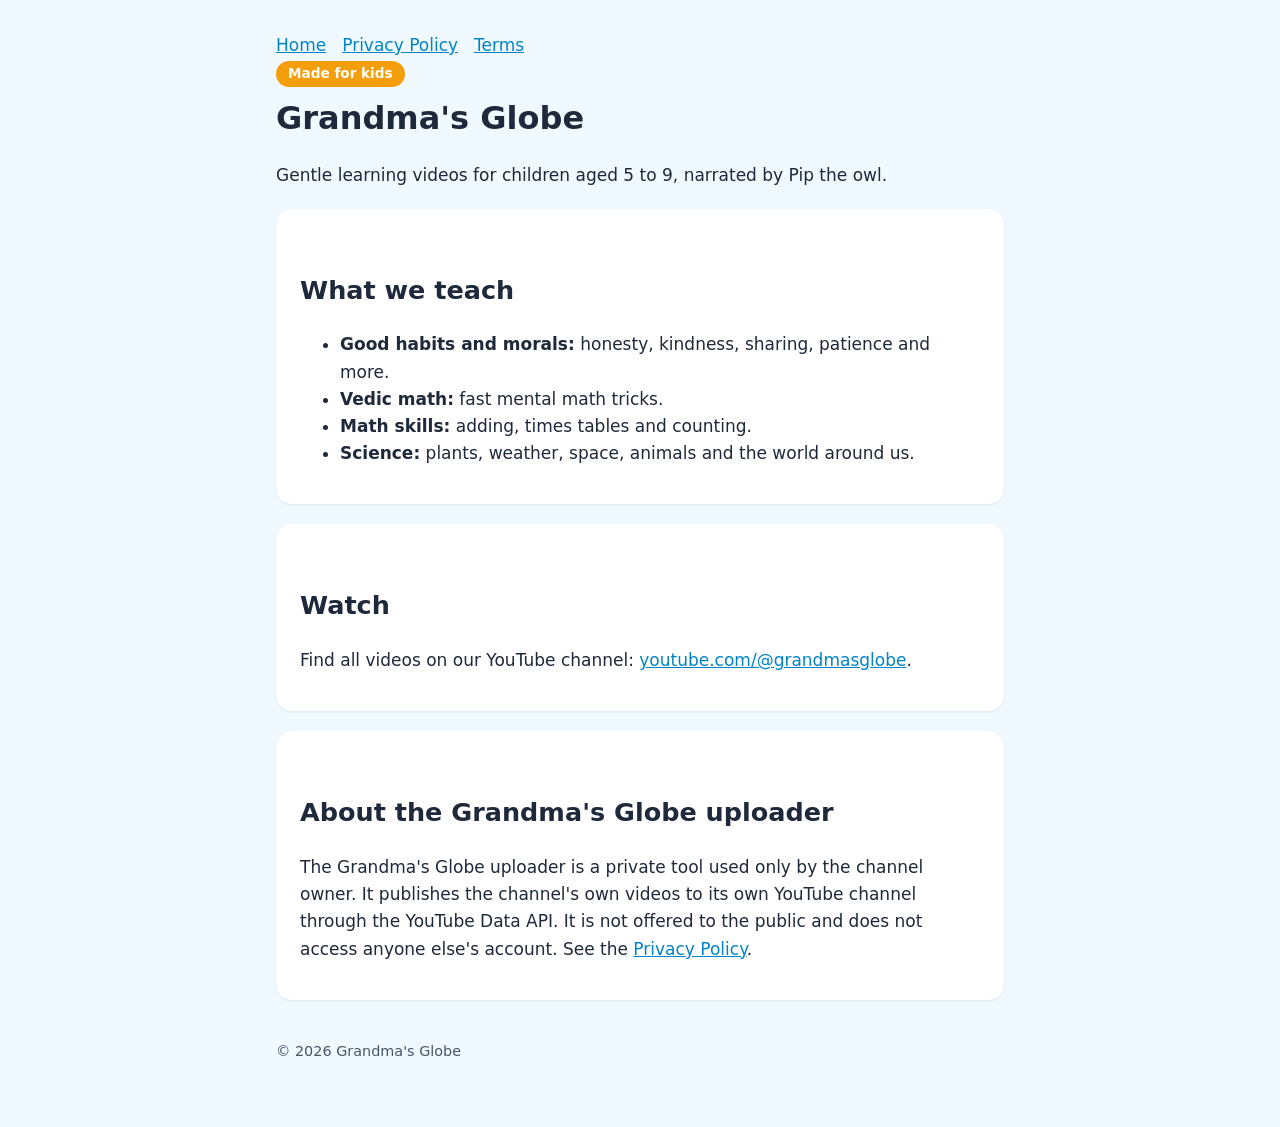
==== index.html @ 62eb4196 "Grandma's Globe home page, privacy policy and terms Co-Authored-By: Claude Opus 5.5 <noreply@anthrop" ====
<!doctype html>
<html lang="en"><head><meta charset="utf-8"><meta name="viewport" content="width=device-width,initial-scale=1">
<title>Grandma's Globe</title><meta name="description" content="Grandma's Globe: gentle learning videos for kids about good habits, Vedic math, math skills and science.">
<link rel="stylesheet" href="style.css"></head>
<body><main>
<nav><a href="index.html">Home</a><a href="privacy.html">Privacy Policy</a><a href="terms.html">Terms</a></nav>
<span class="badge">Made for kids</span>
<h1>Grandma's Globe</h1>
<p>Gentle learning videos for children aged 5 to 9, narrated by Pip the owl.</p>
<div class="card"><h2>What we teach</h2><ul>
<li><b>Good habits and morals:</b> honesty, kindness, sharing, patience and more.</li>
<li><b>Vedic math:</b> fast mental math tricks.</li>
<li><b>Math skills:</b> adding, times tables and counting.</li>
<li><b>Science:</b> plants, weather, space, animals and the world around us.</li></ul></div>
<div class="card"><h2>Watch</h2><p>Find all videos on our YouTube channel: <a href="https://www.youtube.com/@grandmasglobe">youtube.com/@grandmasglobe</a>.</p></div>
<div class="card"><h2>About the Grandma's Globe uploader</h2><p>The Grandma's Globe uploader is a private tool used only by the channel owner. It publishes the channel's own videos to its own YouTube channel through the YouTube Data API. It is not offered to the public and does not access anyone else's account. See the <a href="privacy.html">Privacy Policy</a>.</p></div>
<footer>© 2026 Grandma's Globe</footer>
</main></body></html>
---- style.css ----
:root{--bg:#f0f9ff;--fg:#1e293b;--accent:#f59e0b;--card:#ffffff;--muted:#475569}
@media (prefers-color-scheme:dark){:root{--bg:#0f172a;--fg:#e2e8f0;--card:#1e293b;--muted:#94a3b8}}
*{box-sizing:border-box}body{margin:0;background:var(--bg);color:var(--fg);font:17px/1.6 system-ui,-apple-system,Segoe UI,Roboto,sans-serif}
main{max-width:760px;margin:0 auto;padding:32px 16px 64px}h1{font-size:2rem;margin:.2em 0}h2{margin-top:1.6em}
.card{background:var(--card);border-radius:16px;padding:20px 24px;margin:20px 0;box-shadow:0 1px 3px rgba(0,0,0,.08)}
a{color:#0284c7}footer{margin-top:40px;color:var(--muted);font-size:.9rem}nav a{margin-right:16px}
.badge{display:inline-block;background:var(--accent);color:#fff;border-radius:999px;padding:2px 12px;font-weight:600;font-size:.85rem}
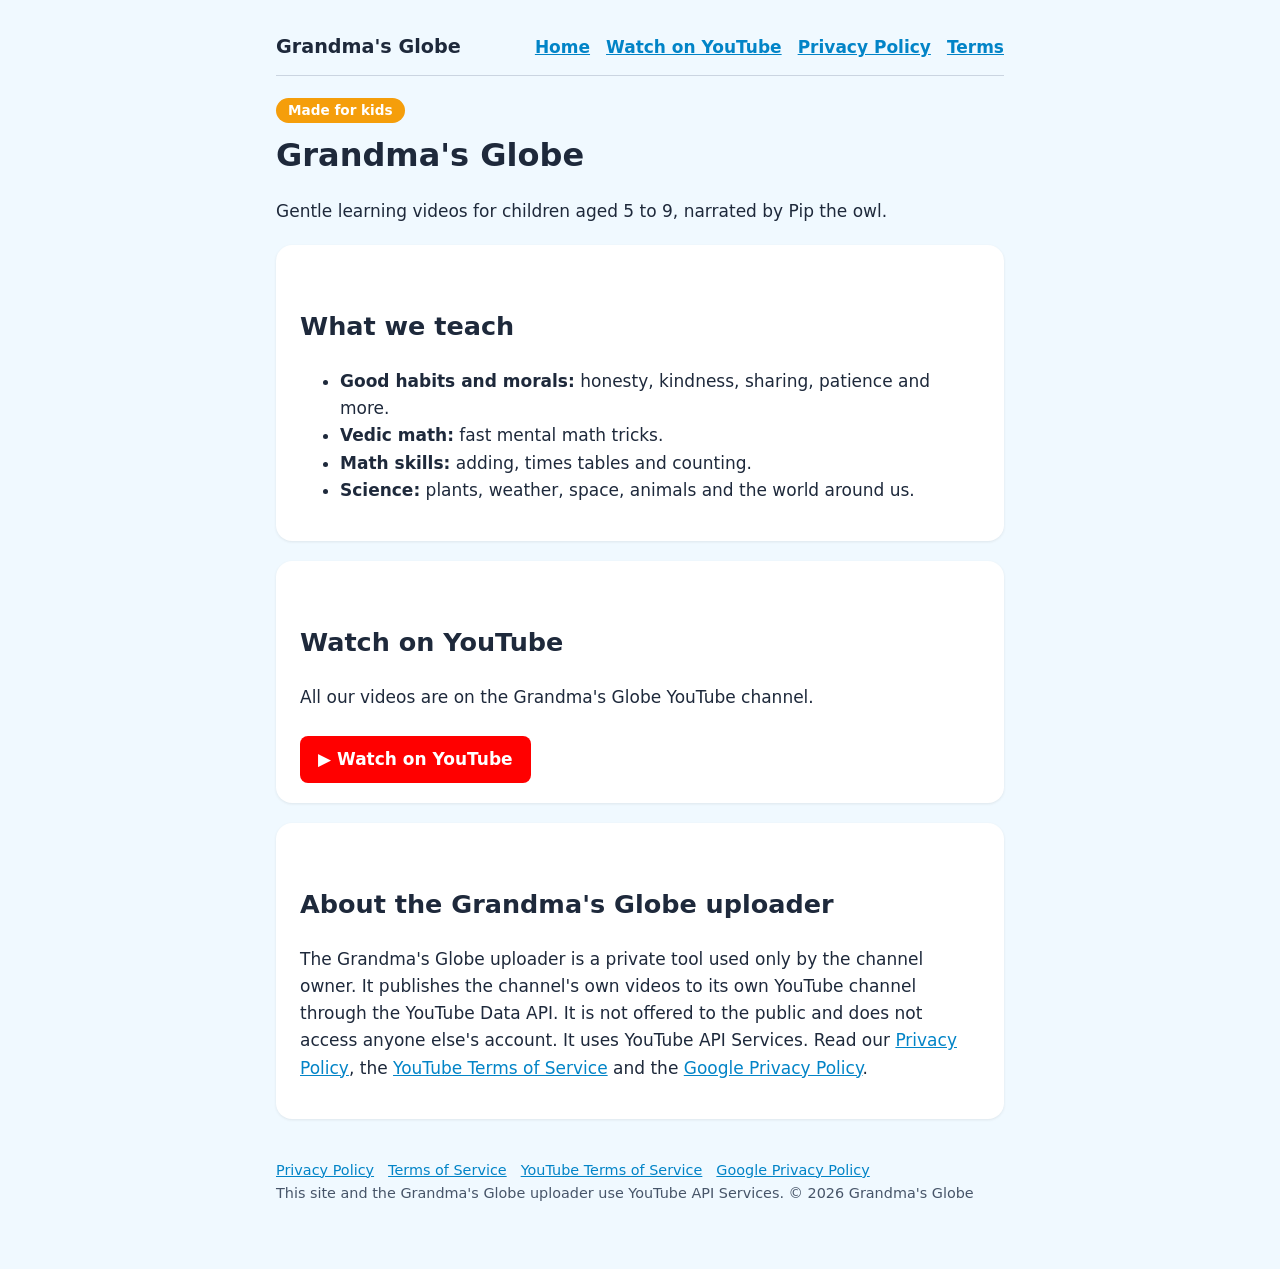
==== commit fbfc3fa2: "Add YouTube API Services section, deletion policy, revoke link and YouTube links Co-Authored-By: Cla" ====
--- a/index.html
+++ b/index.html
@@ -1,9 +1,10 @@
 <!doctype html>
 <html lang="en"><head><meta charset="utf-8"><meta name="viewport" content="width=device-width,initial-scale=1">
+<meta name="google-site-verification" content="Mkrs5XOBzmWaY_bpuSrKv3P5To_vjNQARymyIQCG_Y0" />
 <title>Grandma's Globe</title><meta name="description" content="Grandma's Globe: gentle learning videos for kids about good habits, Vedic math, math skills and science.">
 <link rel="stylesheet" href="style.css"></head>
 <body><main>
-<nav><a href="index.html">Home</a><a href="privacy.html">Privacy Policy</a><a href="terms.html">Terms</a></nav>
+<header><span class="brand">Grandma's Globe</span><nav><a href="index.html">Home</a><a href="https://www.youtube.com/@grandmasglobe">Watch on YouTube</a><a href="privacy.html">Privacy Policy</a><a href="terms.html">Terms</a></nav></header>
 <span class="badge">Made for kids</span>
 <h1>Grandma's Globe</h1>
 <p>Gentle learning videos for children aged 5 to 9, narrated by Pip the owl.</p>
@@ -12,7 +13,7 @@
 <li><b>Vedic math:</b> fast mental math tricks.</li>
 <li><b>Math skills:</b> adding, times tables and counting.</li>
 <li><b>Science:</b> plants, weather, space, animals and the world around us.</li></ul></div>
-<div class="card"><h2>Watch</h2><p>Find all videos on our YouTube channel: <a href="https://www.youtube.com/@grandmasglobe">youtube.com/@grandmasglobe</a>.</p></div>
-<div class="card"><h2>About the Grandma's Globe uploader</h2><p>The Grandma's Globe uploader is a private tool used only by the channel owner. It publishes the channel's own videos to its own YouTube channel through the YouTube Data API. It is not offered to the public and does not access anyone else's account. See the <a href="privacy.html">Privacy Policy</a>.</p></div>
-<footer>© 2026 Grandma's Globe</footer>
+<div class="card"><h2>Watch on YouTube</h2><p>All our videos are on the Grandma's Globe YouTube channel.</p><a class="yt" href="https://www.youtube.com/@grandmasglobe">▶ Watch on YouTube</a></div>
+<div class="card"><h2>About the Grandma's Globe uploader</h2><p>The Grandma's Globe uploader is a private tool used only by the channel owner. It publishes the channel's own videos to its own YouTube channel through the YouTube Data API. It is not offered to the public and does not access anyone else's account. It uses YouTube API Services. Read our <a href="privacy.html">Privacy Policy</a>, the <a href="https://www.youtube.com/t/terms">YouTube Terms of Service</a> and the <a href="https://policies.google.com/privacy">Google Privacy Policy</a>.</p></div>
+<footer><a href="privacy.html">Privacy Policy</a><a href="terms.html">Terms of Service</a><a href="https://www.youtube.com/t/terms">YouTube Terms of Service</a><a href="https://policies.google.com/privacy">Google Privacy Policy</a><br>This site and the Grandma's Globe uploader use YouTube API Services. © 2026 Grandma's Globe</footer>
 </main></body></html>
--- a/style.css
+++ b/style.css
@@ -5,3 +5,7 @@
 .card{background:var(--card);border-radius:16px;padding:20px 24px;margin:20px 0;box-shadow:0 1px 3px rgba(0,0,0,.08)}
 a{color:#0284c7}footer{margin-top:40px;color:var(--muted);font-size:.9rem}nav a{margin-right:16px}
 .badge{display:inline-block;background:var(--accent);color:#fff;border-radius:999px;padding:2px 12px;font-weight:600;font-size:.85rem}
+header{display:flex;justify-content:space-between;align-items:center;flex-wrap:wrap;gap:12px;padding-bottom:12px;border-bottom:1px solid #cbd5e1;margin-bottom:20px}
+header .brand{font-weight:800;font-size:1.2rem}header nav a{margin-left:16px;margin-right:0;font-weight:600}
+.yt{display:inline-block;background:#ff0000;color:#fff !important;text-decoration:none;font-weight:700;border-radius:8px;padding:10px 18px;margin-top:8px}
+footer a{margin-right:14px}
